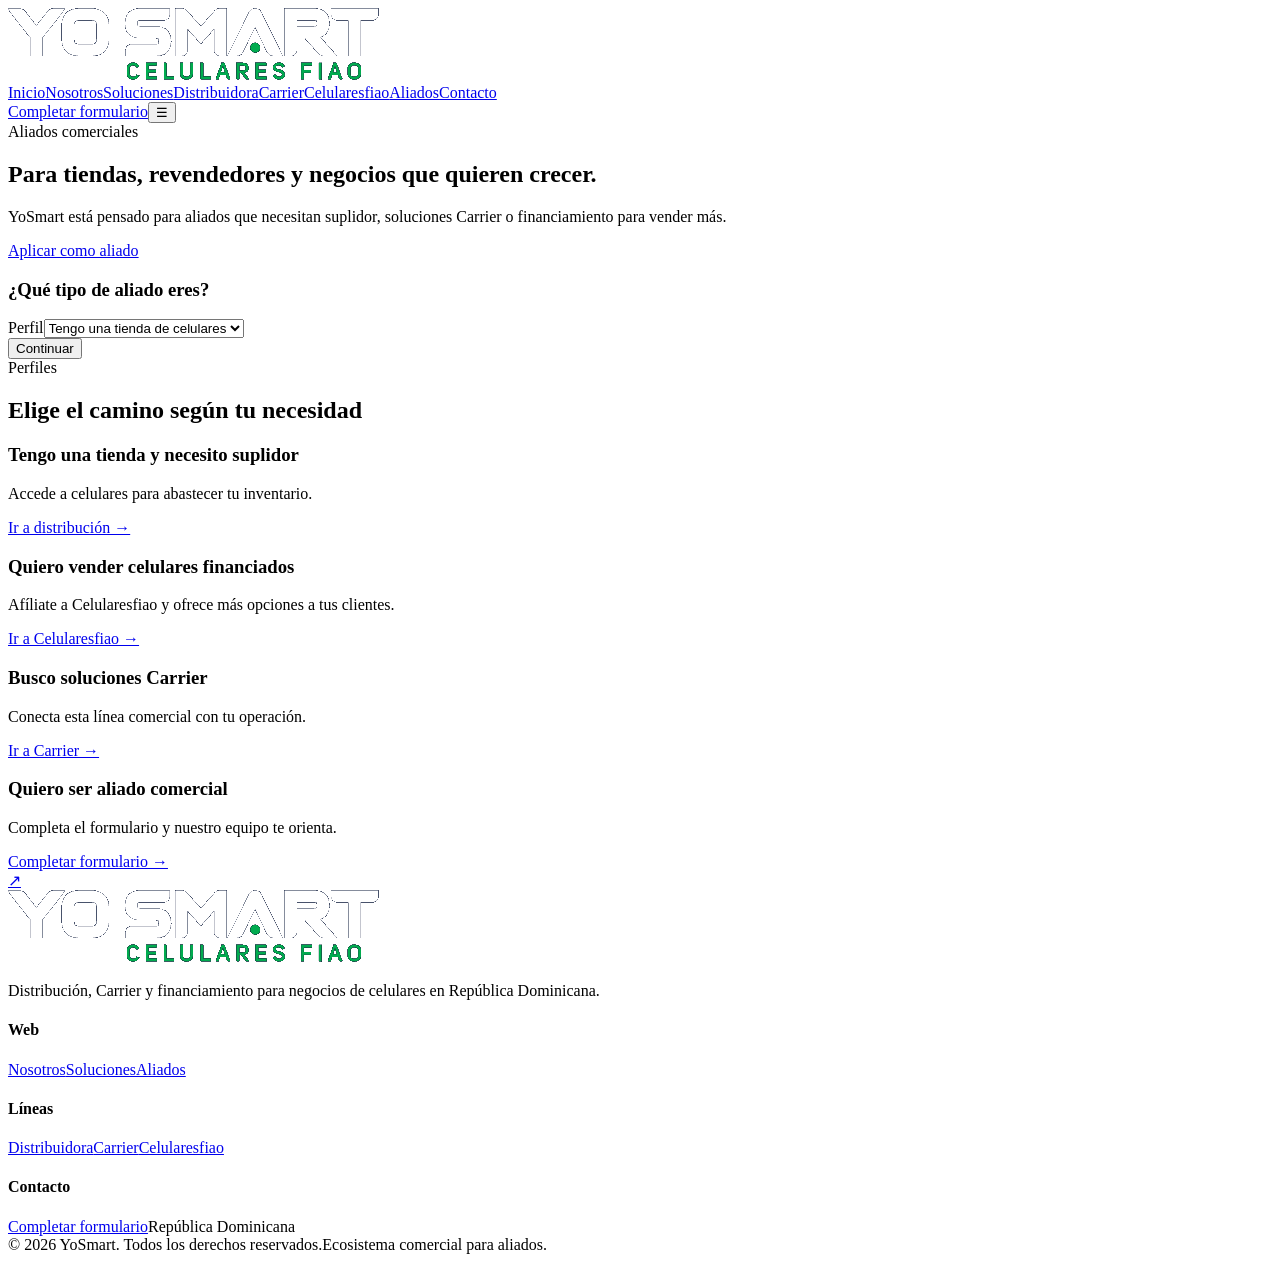
==== aliados.html @ d87d4557 "Add files via upload" ====
<!DOCTYPE html>
<html lang="es">
<head>
<meta charset="UTF-8"><meta name="viewport" content="width=device-width, initial-scale=1.0">
<title>Aliados comerciales | YoSmart</title><meta name="description" content="Aplica como aliado comercial de YoSmart para distribución, Carrier o Celularesfiao.">
<link rel="preconnect" href="https://fonts.googleapis.com"><link rel="preconnect" href="https://fonts.gstatic.com" crossorigin>
<link href="https://fonts.googleapis.com/css2?family=Space+Grotesk:wght@500;600;700&family=Inter:wght@400;500;600;700;800&family=JetBrains+Mono:wght@500;600;700&display=swap" rel="stylesheet">
<link rel="stylesheet" href="assets/styles.css">
</head>
<body>
<header class="header"><div class="wrap nav"><a class="logo" href="index.html"><img src="[data-uri]" alt="YoSmart"></a><nav class="nav-links"><a class="" href="index.html">Inicio</a><a class="" href="nosotros.html">Nosotros</a><a class="" href="soluciones.html">Soluciones</a><a class="" href="distribuidora.html">Distribuidora</a><a class="" href="carrier.html">Carrier</a><a class="" href="celularesfiao.html">Celularesfiao</a><a class="active" href="aliados.html">Aliados</a><a class="" href="contacto.html">Contacto</a></nav><div class="nav-actions"><a class="btn btn-primary" href="contacto.html">Completar formulario</a><button class="menu-toggle" aria-label="Abrir menú">☰</button></div></div></header>
<section class="hero"><div class="wrap hero-grid"><div class="reveal"><div class="eyebrow">Aliados comerciales</div><h1>Para tiendas, revendedores y negocios que quieren crecer.</h1><p>YoSmart está pensado para aliados que necesitan suplidor, soluciones Carrier o financiamiento para vender más.</p><a class="btn btn-primary" href="contacto.html">Aplicar como aliado</a></div><div class="hero-form reveal"><h3>¿Qué tipo de aliado eres?</h3><form class="form-grid"><div class="field"><label>Perfil</label><select><option>Tengo una tienda de celulares</option><option>Soy revendedor</option><option>Quiero vender financiado</option><option>Busco soluciones Carrier</option></select></div><button type="button" class="btn btn-primary">Continuar</button></form></div></div></section><section class="section white"><div class="wrap"><div class="section-head center reveal"><div class="eyebrow">Perfiles</div><h2>Elige el camino según tu necesidad</h2></div><div class="grid-2"><div class="card reveal"><h3>Tengo una tienda y necesito suplidor</h3><p>Accede a celulares para abastecer tu inventario.</p><a class="card-link" href="distribuidora.html">Ir a distribución →</a></div><div class="card reveal"><h3>Quiero vender celulares financiados</h3><p>Afíliate a Celularesfiao y ofrece más opciones a tus clientes.</p><a class="card-link" href="celularesfiao.html">Ir a Celularesfiao →</a></div><div class="card reveal"><h3>Busco soluciones Carrier</h3><p>Conecta esta línea comercial con tu operación.</p><a class="card-link" href="carrier.html">Ir a Carrier →</a></div><div class="card reveal"><h3>Quiero ser aliado comercial</h3><p>Completa el formulario y nuestro equipo te orienta.</p><a class="card-link" href="contacto.html">Completar formulario →</a></div></div></div></section>
<a class="wa" href="contacto.html" aria-label="Formulario">↗</a>
<footer class="footer"><div class="wrap"><div class="footer-grid"><div><img src="[data-uri]" alt="YoSmart"><p>Distribución, Carrier y financiamiento para negocios de celulares en República Dominicana.</p></div><div class="footer-cols"><div><h4>Web</h4><a href="nosotros.html">Nosotros</a><a href="soluciones.html">Soluciones</a><a href="aliados.html">Aliados</a></div><div><h4>Líneas</h4><a href="distribuidora.html">Distribuidora</a><a href="carrier.html">Carrier</a><a href="celularesfiao.html">Celularesfiao</a></div><div><h4>Contacto</h4><a href="contacto.html">Completar formulario</a><span>República Dominicana</span></div></div></div><div class="footer-bottom"><span>© 2026 YoSmart. Todos los derechos reservados.</span><span>Ecosistema comercial para aliados.</span></div></div></footer>
<script src="assets/main.js"></script>
</body></html>
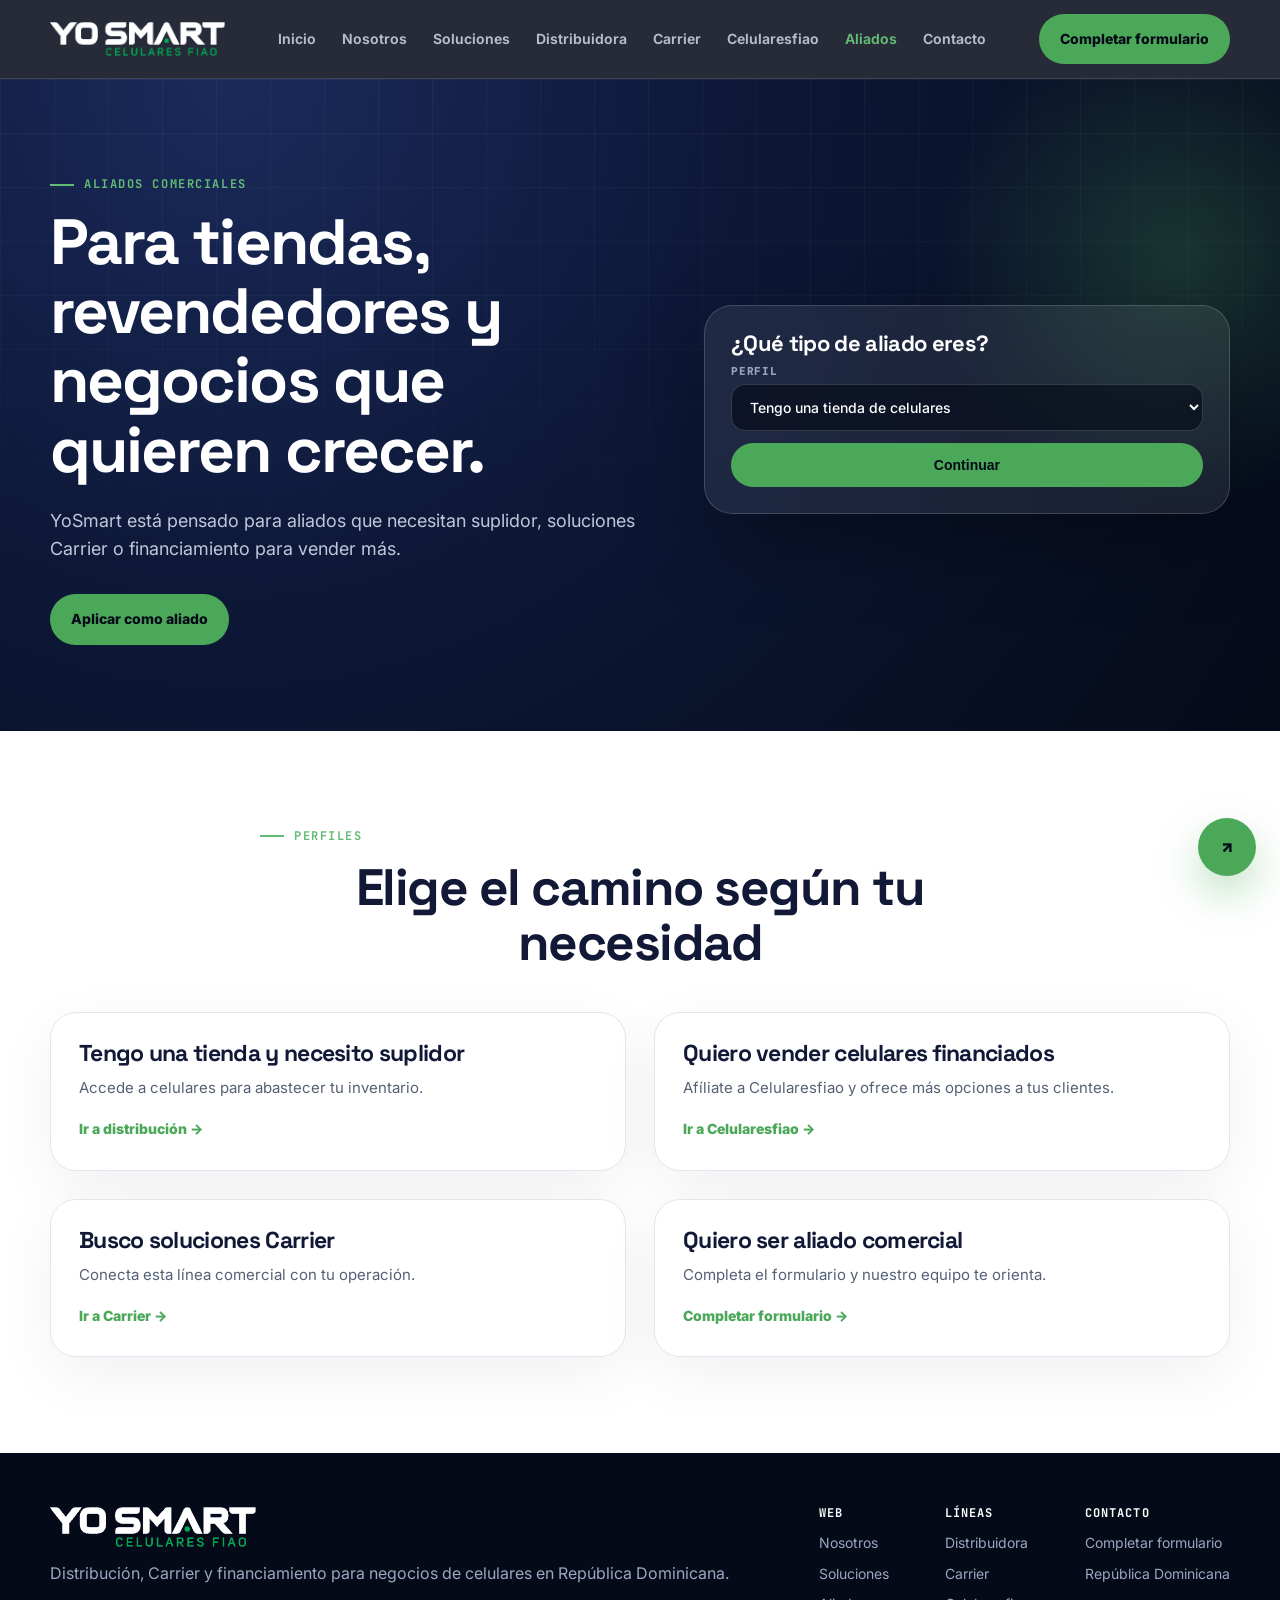
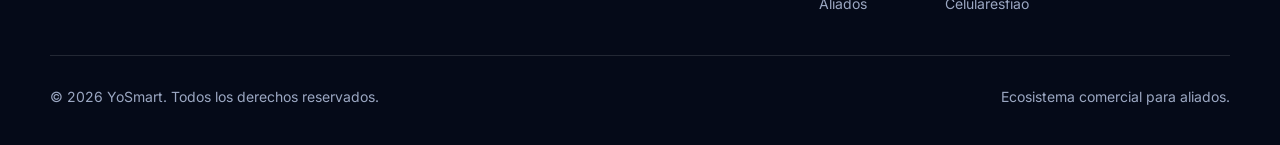
==== commit 82be7df2: "Add files via upload" ====
--- a/aliados.html
+++ b/aliados.html
@@ -5,12 +5,12 @@
 <title>Aliados comerciales | YoSmart</title><meta name="description" content="Aplica como aliado comercial de YoSmart para distribución, Carrier o Celularesfiao.">
 <link rel="preconnect" href="https://fonts.googleapis.com"><link rel="preconnect" href="https://fonts.gstatic.com" crossorigin>
 <link href="https://fonts.googleapis.com/css2?family=Space+Grotesk:wght@500;600;700&family=Inter:wght@400;500;600;700;800&family=JetBrains+Mono:wght@500;600;700&display=swap" rel="stylesheet">
-<link rel="stylesheet" href="assets/styles.css">
+<link rel="stylesheet" href="styles.css">
 </head>
 <body>
 <header class="header"><div class="wrap nav"><a class="logo" href="index.html"><img src="[data-uri]" alt="YoSmart"></a><nav class="nav-links"><a class="" href="index.html">Inicio</a><a class="" href="nosotros.html">Nosotros</a><a class="" href="soluciones.html">Soluciones</a><a class="" href="distribuidora.html">Distribuidora</a><a class="" href="carrier.html">Carrier</a><a class="" href="celularesfiao.html">Celularesfiao</a><a class="active" href="aliados.html">Aliados</a><a class="" href="contacto.html">Contacto</a></nav><div class="nav-actions"><a class="btn btn-primary" href="contacto.html">Completar formulario</a><button class="menu-toggle" aria-label="Abrir menú">☰</button></div></div></header>
 <section class="hero"><div class="wrap hero-grid"><div class="reveal"><div class="eyebrow">Aliados comerciales</div><h1>Para tiendas, revendedores y negocios que quieren crecer.</h1><p>YoSmart está pensado para aliados que necesitan suplidor, soluciones Carrier o financiamiento para vender más.</p><a class="btn btn-primary" href="contacto.html">Aplicar como aliado</a></div><div class="hero-form reveal"><h3>¿Qué tipo de aliado eres?</h3><form class="form-grid"><div class="field"><label>Perfil</label><select><option>Tengo una tienda de celulares</option><option>Soy revendedor</option><option>Quiero vender financiado</option><option>Busco soluciones Carrier</option></select></div><button type="button" class="btn btn-primary">Continuar</button></form></div></div></section><section class="section white"><div class="wrap"><div class="section-head center reveal"><div class="eyebrow">Perfiles</div><h2>Elige el camino según tu necesidad</h2></div><div class="grid-2"><div class="card reveal"><h3>Tengo una tienda y necesito suplidor</h3><p>Accede a celulares para abastecer tu inventario.</p><a class="card-link" href="distribuidora.html">Ir a distribución →</a></div><div class="card reveal"><h3>Quiero vender celulares financiados</h3><p>Afíliate a Celularesfiao y ofrece más opciones a tus clientes.</p><a class="card-link" href="celularesfiao.html">Ir a Celularesfiao →</a></div><div class="card reveal"><h3>Busco soluciones Carrier</h3><p>Conecta esta línea comercial con tu operación.</p><a class="card-link" href="carrier.html">Ir a Carrier →</a></div><div class="card reveal"><h3>Quiero ser aliado comercial</h3><p>Completa el formulario y nuestro equipo te orienta.</p><a class="card-link" href="contacto.html">Completar formulario →</a></div></div></div></section>
 <a class="wa" href="contacto.html" aria-label="Formulario">↗</a>
 <footer class="footer"><div class="wrap"><div class="footer-grid"><div><img src="[data-uri]" alt="YoSmart"><p>Distribución, Carrier y financiamiento para negocios de celulares en República Dominicana.</p></div><div class="footer-cols"><div><h4>Web</h4><a href="nosotros.html">Nosotros</a><a href="soluciones.html">Soluciones</a><a href="aliados.html">Aliados</a></div><div><h4>Líneas</h4><a href="distribuidora.html">Distribuidora</a><a href="carrier.html">Carrier</a><a href="celularesfiao.html">Celularesfiao</a></div><div><h4>Contacto</h4><a href="contacto.html">Completar formulario</a><span>República Dominicana</span></div></div></div><div class="footer-bottom"><span>© 2026 YoSmart. Todos los derechos reservados.</span><span>Ecosistema comercial para aliados.</span></div></div></footer>
-<script src="assets/main.js"></script>
+<script src="main.js"></script>
 </body></html>
--- a/styles.css
+++ b/styles.css
@@ -0,0 +1,12 @@
+
+:root{
+  --navy:#0D1837;--navy-2:#101E44;--deep:#050A18;--deep-2:#081126;--green:#4CA859;--green-2:#63BC76;--lime:#B5FF7A;--white:#fff;--off:#F4F7FB;--muted:#AAB3C9;--text:#111936;--slate:#566075;--line:rgba(255,255,255,.12);--line-dark:#E1E6EF;--max:1180px;--display:'Space Grotesk',sans-serif;--body:'Inter',sans-serif;--mono:'JetBrains Mono',monospace;
+}
+*{box-sizing:border-box;margin:0;padding:0}html{scroll-behavior:smooth}body{font-family:var(--body);background:var(--off);color:var(--text);line-height:1.6;overflow-x:hidden}a{color:inherit;text-decoration:none}img{max-width:100%;display:block}ul{list-style:none}.wrap{width:min(var(--max),calc(100% - 48px));margin:auto}@media(max-width:640px){.wrap{width:min(var(--max),calc(100% - 34px));}}
+h1,h2,h3,h4{font-family:var(--display);letter-spacing:-.03em;line-height:1.08}.eyebrow{font-family:var(--mono);font-size:12px;letter-spacing:.13em;text-transform:uppercase;color:var(--green-2);font-weight:700;margin-bottom:14px;display:flex;align-items:center;gap:10px}.eyebrow:before{content:"";width:24px;height:2px;background:var(--green-2);display:block}.muted{color:var(--muted)}.slate{color:var(--slate)}
+.header{position:sticky;top:0;z-index:50;background:rgba(5,10,24,.86);backdrop-filter:blur(18px);border-bottom:1px solid var(--line)}.nav{height:78px;display:flex;align-items:center;justify-content:space-between;gap:24px}.logo img{height:34px}.nav-links{display:flex;align-items:center;gap:26px;color:#D7DDED;font-size:14px;font-weight:650}.nav-links a{opacity:.82;transition:.2s}.nav-links a:hover,.nav-links a.active{opacity:1;color:var(--green-2)}.nav-actions{display:flex;gap:12px;align-items:center}.menu-toggle{display:none;border:1px solid var(--line);background:rgba(255,255,255,.04);color:white;border-radius:12px;padding:9px 12px;font-size:20px}.btn{display:inline-flex;align-items:center;justify-content:center;gap:8px;padding:13px 20px;border-radius:999px;font-size:14px;font-weight:800;border:1px solid transparent;transition:.2s;cursor:pointer}.btn-primary{background:var(--green);color:var(--deep)}.btn-primary:hover{background:var(--green-2);transform:translateY(-2px)}.btn-ghost{color:white;border-color:rgba(255,255,255,.22);background:rgba(255,255,255,.04)}.btn-ghost:hover{border-color:var(--green-2);color:var(--green-2)}.btn-dark{background:var(--navy);color:white}.btn-light{background:white;color:var(--navy)}
+@media(max-width:980px){.menu-toggle{display:block}.nav-links{position:fixed;inset:78px 0 auto 0;background:var(--deep);border-bottom:1px solid var(--line);padding:22px;display:none;flex-direction:column;align-items:flex-start}.nav-links.open{display:flex}.nav-actions .btn{display:none}.nav-links a{width:100%;padding:8px 0}.nav{height:74px}.logo img{height:30px}}
+.hero{position:relative;overflow:hidden;color:white;background:radial-gradient(circle at 18% 0%,#1A2A5B 0%,var(--navy) 42%,var(--deep) 100%);padding:96px 0 86px}.hero:before{content:"";position:absolute;inset:0;background-image:linear-gradient(rgba(255,255,255,.045) 1px,transparent 1px),linear-gradient(90deg,rgba(255,255,255,.045) 1px,transparent 1px);background-size:54px 54px;mask-image:linear-gradient(to bottom,#000,transparent 85%)}.hero:after{content:"";position:absolute;right:-160px;top:-80px;width:520px;height:520px;border-radius:50%;background:radial-gradient(circle,rgba(76,168,89,.25),transparent 68%);filter:blur(4px)}.hero-grid{position:relative;z-index:1;display:grid;grid-template-columns:1fr .88fr;gap:56px;align-items:center}.hero h1{font-size:clamp(38px,5vw,72px);max-width:850px}.hero p{font-size:18px;color:#BFC7DA;margin:22px 0 30px;max-width:650px}.hero-ctas{display:flex;flex-wrap:wrap;gap:13px}.hero-form{background:rgba(255,255,255,.08);border:1px solid rgba(255,255,255,.16);box-shadow:0 30px 80px rgba(0,0,0,.3);backdrop-filter:blur(18px);border-radius:28px;padding:26px}.hero-form h3{font-size:22px;color:white;margin-bottom:8px}.hero-form p{font-size:14px;margin:0 0 18px}.form-grid{display:grid;gap:12px}.field input,.field select,.field textarea{width:100%;border:1px solid rgba(255,255,255,.16);background:rgba(5,10,24,.62);color:white;border-radius:14px;padding:13px 14px;font:500 14px var(--body);outline:none}.light-form .field input,.light-form .field select,.light-form .field textarea{background:white;color:var(--text);border:1px solid var(--line-dark)}.field textarea{min-height:120px;resize:vertical}.field label{display:block;font:800 11px var(--mono);letter-spacing:.08em;text-transform:uppercase;color:#98A5C2;margin-bottom:6px}.note{font-size:12px!important;color:#98A5C2!important;margin:10px 0 0!important}.hero-visual{position:relative;min-height:470px}.orbit{position:absolute;inset:0;border:1px solid rgba(255,255,255,.12);border-radius:36px;background:linear-gradient(145deg,rgba(255,255,255,.08),rgba(255,255,255,.02));box-shadow:inset 0 0 0 1px rgba(255,255,255,.04),0 35px 90px rgba(0,0,0,.28);overflow:hidden}.orbit:before{content:"";position:absolute;inset:34px;border:1px dashed rgba(181,255,122,.22);border-radius:50%;animation:spin 28s linear infinite}.orbit:after{content:"";position:absolute;inset:88px;border:1px dashed rgba(255,255,255,.15);border-radius:50%;animation:spin 18s linear infinite reverse}.core{position:absolute;left:50%;top:50%;transform:translate(-50%,-50%);width:150px;height:150px;border-radius:50%;display:grid;place-items:center;background:radial-gradient(circle at 30% 25%,var(--green-2),var(--green));color:var(--deep);font:900 26px var(--display);box-shadow:0 0 0 12px rgba(76,168,89,.14),0 0 60px rgba(76,168,89,.38)}.node{position:absolute;background:rgba(5,10,24,.8);border:1px solid rgba(255,255,255,.14);border-radius:18px;padding:15px 16px;color:white;box-shadow:0 16px 40px rgba(0,0,0,.28);animation:float 5s ease-in-out infinite}.node b{display:block;font-family:var(--display);font-size:16px}.node span{font-size:12px;color:#AEB8D0}.node.n1{left:28px;top:56px}.node.n2{right:22px;top:130px;animation-delay:.8s}.node.n3{left:48px;bottom:70px;animation-delay:1.4s}.node.n4{right:60px;bottom:42px;animation-delay:2.1s}.signal{width:10px;height:10px;border-radius:50%;background:var(--green-2);box-shadow:0 0 0 8px rgba(76,168,89,.14);display:inline-block;margin-right:8px}@keyframes spin{to{transform:rotate(360deg)}}@keyframes float{0%,100%{transform:translateY(0)}50%{transform:translateY(-10px)}}
+@media(max-width:980px){.hero-grid{grid-template-columns:1fr}.hero-visual{min-height:380px}.hero{padding:74px 0}.orbit{position:relative;height:380px}.hero h1{font-size:40px}}
+.section{padding:96px 0}.section.dark{background:var(--navy);color:white}.section.deep{background:var(--deep);color:white}.section.white{background:white}.section-head{max-width:760px;margin-bottom:42px}.section-head.center{text-align:center;margin-left:auto;margin-right:auto}.section-head h2{font-size:clamp(32px,4vw,52px)}.section-head p{margin-top:16px;color:var(--slate);font-size:17px}.dark .section-head p,.deep .section-head p{color:#BFC7DA}.grid-3{display:grid;grid-template-columns:repeat(3,1fr);gap:22px}.grid-2{display:grid;grid-template-columns:repeat(2,1fr);gap:28px}.card{background:white;border:1px solid var(--line-dark);border-radius:26px;padding:28px;box-shadow:0 18px 60px rgba(13,24,55,.06);transition:.22s}.card:hover{transform:translateY(-6px);box-shadow:0 28px 70px rgba(13,24,55,.12)}.dark .card,.deep .card{background:rgba(255,255,255,.07);border-color:rgba(255,255,255,.12);color:white}.card .icon{width:48px;height:48px;border-radius:16px;display:grid;place-items:center;background:var(--navy);color:var(--green-2);font-weight:900;margin-bottom:20px}.card h3{font-size:23px;margin-bottom:10px}.card p{color:var(--slate);font-size:15px}.dark .card p,.deep .card p{color:#BFC7DA}.card-link{display:inline-flex;margin-top:18px;font-weight:850;color:var(--green);font-size:14px}.ecosystem{display:grid;grid-template-columns:.85fr 1.15fr;gap:42px;align-items:center}.eco-map{position:relative;min-height:520px;border-radius:34px;background:radial-gradient(circle at center,rgba(76,168,89,.22),rgba(13,24,55,.08) 32%,rgba(13,24,55,.02));border:1px solid var(--line-dark);overflow:hidden}.eco-map:before{content:"";position:absolute;left:50%;top:50%;width:310px;height:310px;transform:translate(-50%,-50%);border:1px dashed rgba(76,168,89,.35);border-radius:50%;animation:spin 26s linear infinite}.eco-center{position:absolute;left:50%;top:50%;transform:translate(-50%,-50%);background:var(--navy);color:white;border-radius:28px;padding:26px 32px;text-align:center;box-shadow:0 30px 80px rgba(13,24,55,.25)}.eco-pill{position:absolute;background:white;border:1px solid var(--line-dark);border-radius:999px;padding:13px 17px;font-weight:850;box-shadow:0 20px 45px rgba(13,24,55,.1)}.p1{left:7%;top:12%}.p2{right:7%;top:20%}.p3{left:6%;bottom:18%}.p4{right:8%;bottom:16%}.p5{left:37%;top:6%}.p6{left:38%;bottom:6%}.dashboard{display:grid;gap:16px}.dash-card{border-radius:24px;background:var(--deep);color:white;padding:22px;border:1px solid rgba(255,255,255,.08);position:relative;overflow:hidden}.dash-card:after{content:"";position:absolute;right:-30px;top:-40px;width:140px;height:140px;border-radius:50%;background:rgba(76,168,89,.18)}.dash-card b{font:900 28px var(--display);display:block;color:var(--green-2)}.dash-card span{font-size:13px;color:#BFC7DA}.split{display:grid;grid-template-columns:.9fr 1.1fr;gap:54px;align-items:center}.big-list{display:grid;gap:14px}.big-list li{background:white;border:1px solid var(--line-dark);border-radius:18px;padding:18px 20px;display:flex;gap:14px;color:var(--slate);font-weight:650}.big-list li:before{content:"✓";width:26px;height:26px;border-radius:50%;display:grid;place-items:center;background:rgba(76,168,89,.12);color:var(--green);font-weight:900;flex:0 0 26px}.dark .big-list li,.deep .big-list li{background:rgba(255,255,255,.07);border-color:rgba(255,255,255,.12);color:#D7DDED}.steps{display:grid;grid-template-columns:repeat(5,1fr);gap:14px}.step{position:relative;background:white;border:1px solid var(--line-dark);border-radius:22px;padding:22px;min-height:180px}.step .num{font:900 15px var(--mono);color:var(--green);margin-bottom:28px;display:block}.step h3{font-size:19px}.step p{font-size:14px;color:var(--slate);margin-top:8px}.faq-list{display:grid;gap:12px;max-width:900px}.faq-item{background:white;border:1px solid var(--line-dark);border-radius:18px;overflow:hidden}.faq-q{width:100%;text-align:left;background:none;border:0;padding:20px 22px;font:800 16px var(--body);display:flex;justify-content:space-between;gap:20px;cursor:pointer}.faq-a{display:none;padding:0 22px 20px;color:var(--slate)}.faq-item.open .faq-a{display:block}.cta{border-radius:36px;padding:54px;background:radial-gradient(circle at 82% 12%,rgba(181,255,122,.22),transparent 32%),linear-gradient(135deg,var(--navy),var(--deep));color:white;display:flex;align-items:center;justify-content:space-between;gap:30px}.cta h2{font-size:42px;max-width:640px}.contact-grid{display:grid;grid-template-columns:.8fr 1.2fr;gap:36px}.footer{background:var(--deep);color:#9BA7C2;padding:54px 0 28px}.footer-grid{display:flex;justify-content:space-between;gap:28px;flex-wrap:wrap;border-bottom:1px solid var(--line);padding-bottom:32px}.footer img{height:40px;margin-bottom:14px}.footer-cols{display:flex;gap:56px;flex-wrap:wrap}.footer h4{font-family:var(--mono);font-size:12px;color:white;letter-spacing:.09em;text-transform:uppercase;margin-bottom:12px}.footer a,.footer span{display:block;margin:8px 0;font-size:14px}.footer-bottom{padding-top:22px;font-size:12px;display:flex;justify-content:space-between;gap:12px;flex-wrap:wrap}.wa{position:fixed;right:24px;bottom:24px;width:58px;height:58px;border-radius:50%;display:grid;place-items:center;background:var(--green);color:var(--deep);z-index:40;font-weight:900;box-shadow:0 18px 40px rgba(76,168,89,.35)}.reveal{opacity:0;transform:translateY(18px);transition:.55s ease}.reveal.in{opacity:1;transform:none}
+@media(max-width:980px){.grid-3,.grid-2,.ecosystem,.split,.contact-grid{grid-template-columns:1fr}.steps{grid-template-columns:1fr 1fr}.cta{display:block}.cta .btn{margin-top:24px}.eco-map{min-height:420px}.section{padding:72px 0}}@media(max-width:620px){.grid-3,.grid-2,.steps{grid-template-columns:1fr}.hero-form{padding:20px}.node{font-size:12px}.node.n2{right:8px}.node.n4{right:14px}.cta{padding:34px 24px}.cta h2{font-size:32px}.section-head h2{font-size:32px}}
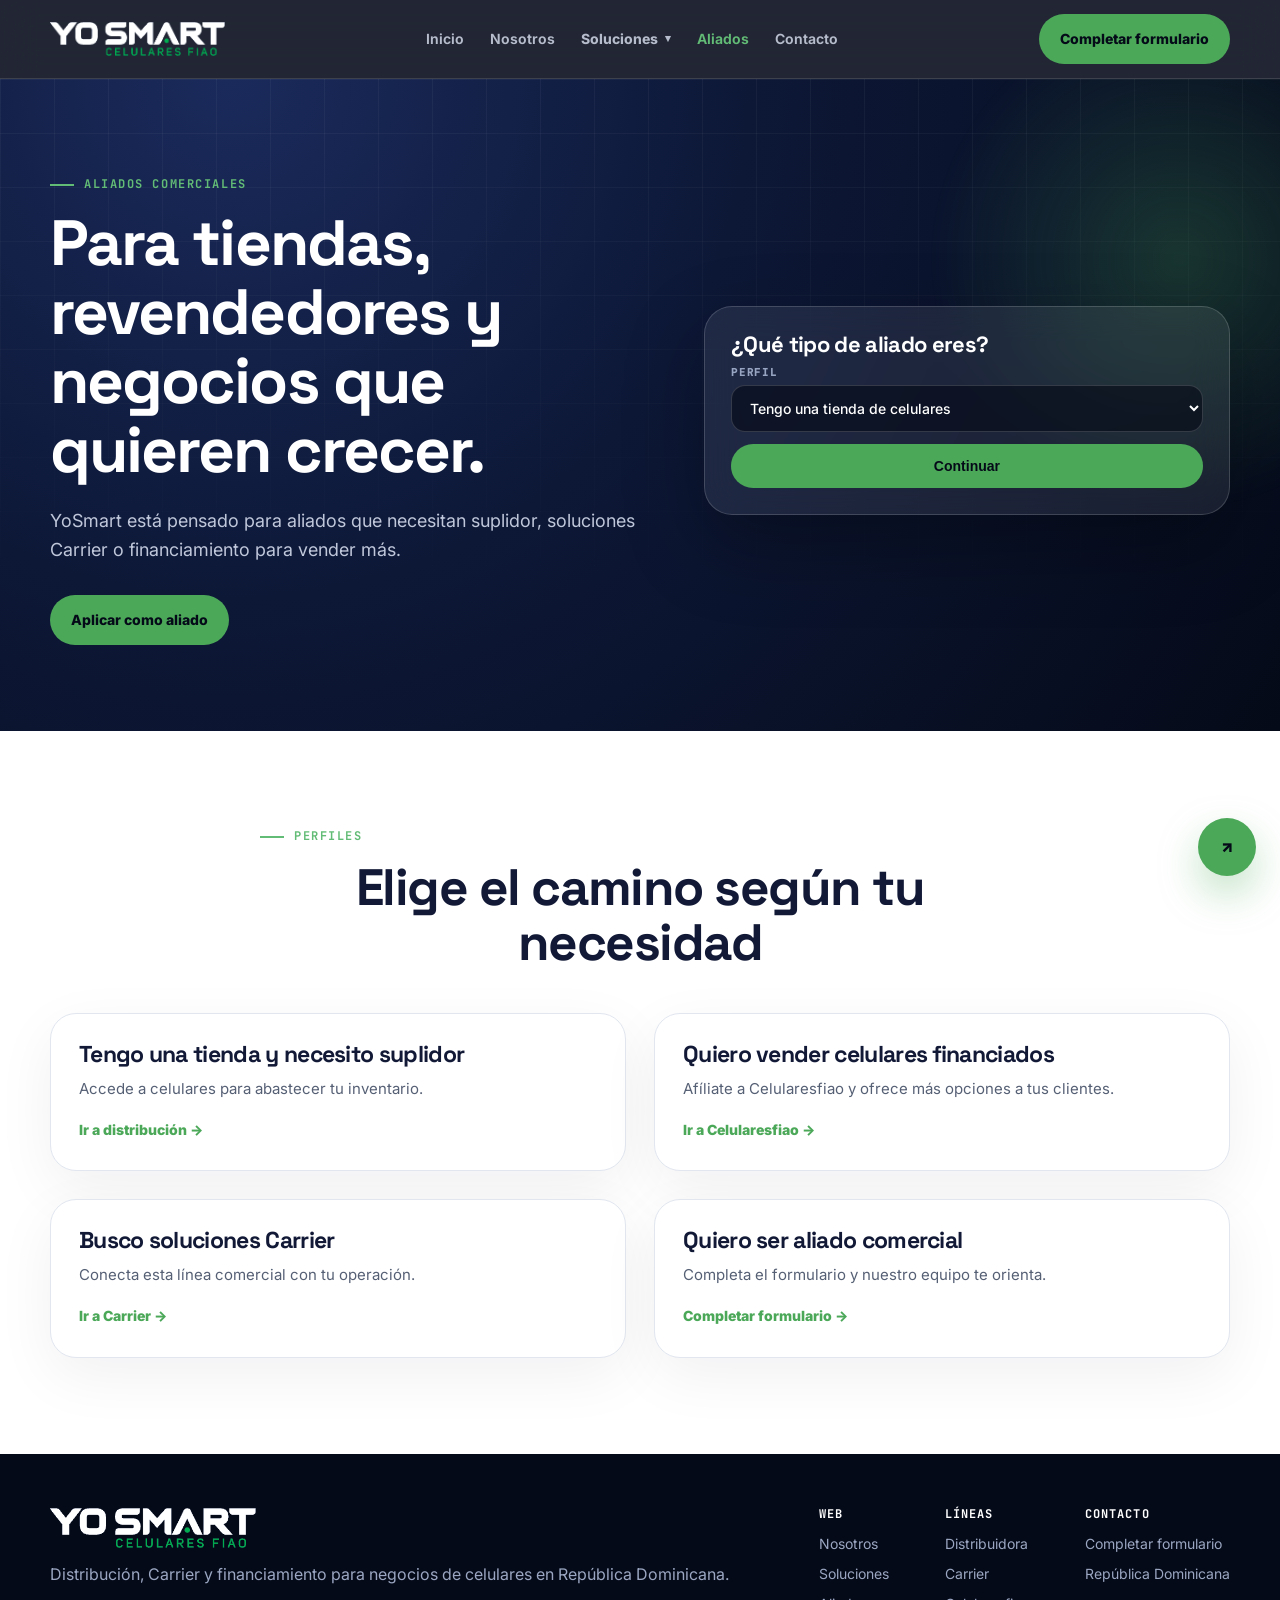
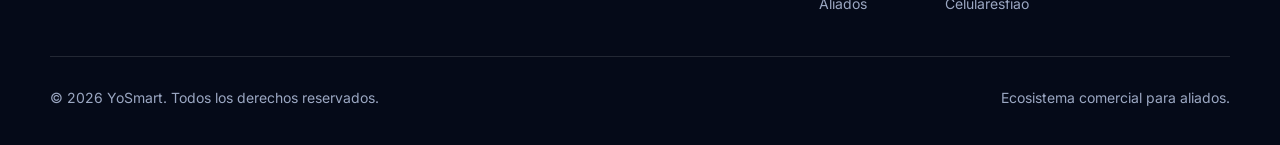
==== commit 22837872: "Add files via upload" ====
--- a/aliados.html
+++ b/aliados.html
@@ -8,7 +8,20 @@
 <link rel="stylesheet" href="styles.css">
 </head>
 <body>
-<header class="header"><div class="wrap nav"><a class="logo" href="index.html"><img src="[data-uri]" alt="YoSmart"></a><nav class="nav-links"><a class="" href="index.html">Inicio</a><a class="" href="nosotros.html">Nosotros</a><a class="" href="soluciones.html">Soluciones</a><a class="" href="distribuidora.html">Distribuidora</a><a class="" href="carrier.html">Carrier</a><a class="" href="celularesfiao.html">Celularesfiao</a><a class="active" href="aliados.html">Aliados</a><a class="" href="contacto.html">Contacto</a></nav><div class="nav-actions"><a class="btn btn-primary" href="contacto.html">Completar formulario</a><button class="menu-toggle" aria-label="Abrir menú">☰</button></div></div></header>
+<header class="header"><div class="wrap nav"><a class="logo" href="index.html"><img src="[data-uri]" alt="YoSmart"></a><nav class="nav-links">
+      <a class="nav-link" href="index.html">Inicio</a>
+      <a class="nav-link" href="nosotros.html">Nosotros</a>
+      <div class="nav-dropdown">
+        <button class="nav-drop-toggle" type="button" aria-expanded="false">Soluciones <span>▾</span></button>
+        <div class="nav-submenu">
+          <a class="" href="celularesfiao.html">Celularesfiao</a>
+          <a class="" href="carrier.html">Carrier</a>
+          <a class="" href="distribuidora.html">Distribuidora</a>
+        </div>
+      </div>
+      <a class="nav-link active" href="aliados.html">Aliados</a>
+      <a class="nav-link" href="contacto.html">Contacto</a>
+    </nav><div class="nav-actions"><a class="btn btn-primary" href="contacto.html">Completar formulario</a><button class="menu-toggle" aria-label="Abrir menú">☰</button></div></div></header>
 <section class="hero"><div class="wrap hero-grid"><div class="reveal"><div class="eyebrow">Aliados comerciales</div><h1>Para tiendas, revendedores y negocios que quieren crecer.</h1><p>YoSmart está pensado para aliados que necesitan suplidor, soluciones Carrier o financiamiento para vender más.</p><a class="btn btn-primary" href="contacto.html">Aplicar como aliado</a></div><div class="hero-form reveal"><h3>¿Qué tipo de aliado eres?</h3><form class="form-grid"><div class="field"><label>Perfil</label><select><option>Tengo una tienda de celulares</option><option>Soy revendedor</option><option>Quiero vender financiado</option><option>Busco soluciones Carrier</option></select></div><button type="button" class="btn btn-primary">Continuar</button></form></div></div></section><section class="section white"><div class="wrap"><div class="section-head center reveal"><div class="eyebrow">Perfiles</div><h2>Elige el camino según tu necesidad</h2></div><div class="grid-2"><div class="card reveal"><h3>Tengo una tienda y necesito suplidor</h3><p>Accede a celulares para abastecer tu inventario.</p><a class="card-link" href="distribuidora.html">Ir a distribución →</a></div><div class="card reveal"><h3>Quiero vender celulares financiados</h3><p>Afíliate a Celularesfiao y ofrece más opciones a tus clientes.</p><a class="card-link" href="celularesfiao.html">Ir a Celularesfiao →</a></div><div class="card reveal"><h3>Busco soluciones Carrier</h3><p>Conecta esta línea comercial con tu operación.</p><a class="card-link" href="carrier.html">Ir a Carrier →</a></div><div class="card reveal"><h3>Quiero ser aliado comercial</h3><p>Completa el formulario y nuestro equipo te orienta.</p><a class="card-link" href="contacto.html">Completar formulario →</a></div></div></div></section>
 <a class="wa" href="contacto.html" aria-label="Formulario">↗</a>
 <footer class="footer"><div class="wrap"><div class="footer-grid"><div><img src="[data-uri]" alt="YoSmart"><p>Distribución, Carrier y financiamiento para negocios de celulares en República Dominicana.</p></div><div class="footer-cols"><div><h4>Web</h4><a href="nosotros.html">Nosotros</a><a href="soluciones.html">Soluciones</a><a href="aliados.html">Aliados</a></div><div><h4>Líneas</h4><a href="distribuidora.html">Distribuidora</a><a href="carrier.html">Carrier</a><a href="celularesfiao.html">Celularesfiao</a></div><div><h4>Contacto</h4><a href="contacto.html">Completar formulario</a><span>República Dominicana</span></div></div></div><div class="footer-bottom"><span>© 2026 YoSmart. Todos los derechos reservados.</span><span>Ecosistema comercial para aliados.</span></div></div></footer>
--- a/styles.css
+++ b/styles.css
@@ -4,8 +4,13 @@
 }
 *{box-sizing:border-box;margin:0;padding:0}html{scroll-behavior:smooth}body{font-family:var(--body);background:var(--off);color:var(--text);line-height:1.6;overflow-x:hidden}a{color:inherit;text-decoration:none}img{max-width:100%;display:block}ul{list-style:none}.wrap{width:min(var(--max),calc(100% - 48px));margin:auto}@media(max-width:640px){.wrap{width:min(var(--max),calc(100% - 34px));}}
 h1,h2,h3,h4{font-family:var(--display);letter-spacing:-.03em;line-height:1.08}.eyebrow{font-family:var(--mono);font-size:12px;letter-spacing:.13em;text-transform:uppercase;color:var(--green-2);font-weight:700;margin-bottom:14px;display:flex;align-items:center;gap:10px}.eyebrow:before{content:"";width:24px;height:2px;background:var(--green-2);display:block}.muted{color:var(--muted)}.slate{color:var(--slate)}
-.header{position:sticky;top:0;z-index:50;background:rgba(5,10,24,.86);backdrop-filter:blur(18px);border-bottom:1px solid var(--line)}.nav{height:78px;display:flex;align-items:center;justify-content:space-between;gap:24px}.logo img{height:34px}.nav-links{display:flex;align-items:center;gap:26px;color:#D7DDED;font-size:14px;font-weight:650}.nav-links a{opacity:.82;transition:.2s}.nav-links a:hover,.nav-links a.active{opacity:1;color:var(--green-2)}.nav-actions{display:flex;gap:12px;align-items:center}.menu-toggle{display:none;border:1px solid var(--line);background:rgba(255,255,255,.04);color:white;border-radius:12px;padding:9px 12px;font-size:20px}.btn{display:inline-flex;align-items:center;justify-content:center;gap:8px;padding:13px 20px;border-radius:999px;font-size:14px;font-weight:800;border:1px solid transparent;transition:.2s;cursor:pointer}.btn-primary{background:var(--green);color:var(--deep)}.btn-primary:hover{background:var(--green-2);transform:translateY(-2px)}.btn-ghost{color:white;border-color:rgba(255,255,255,.22);background:rgba(255,255,255,.04)}.btn-ghost:hover{border-color:var(--green-2);color:var(--green-2)}.btn-dark{background:var(--navy);color:white}.btn-light{background:white;color:var(--navy)}
-@media(max-width:980px){.menu-toggle{display:block}.nav-links{position:fixed;inset:78px 0 auto 0;background:var(--deep);border-bottom:1px solid var(--line);padding:22px;display:none;flex-direction:column;align-items:flex-start}.nav-links.open{display:flex}.nav-actions .btn{display:none}.nav-links a{width:100%;padding:8px 0}.nav{height:74px}.logo img{height:30px}}
+.header{position:sticky;top:0;z-index:50;background:rgba(5,10,24,.88);backdrop-filter:blur(18px);border-bottom:1px solid var(--line)}
+.nav{min-height:78px;display:flex;align-items:center;justify-content:space-between;gap:24px}.logo img{height:34px}
+.nav-links{display:flex;align-items:center;gap:26px;color:#D7DDED;font-size:14px;font-weight:650}.nav-link,.nav-drop-toggle{opacity:.82;transition:.2s}.nav-link:hover,.nav-link.active,.nav-dropdown.active>.nav-drop-toggle,.nav-submenu a:hover,.nav-submenu a.active{opacity:1;color:var(--green-2)}
+.nav-dropdown{position:relative;display:flex;align-items:center}.nav-drop-toggle{border:0;background:transparent;color:inherit;font:inherit;font-weight:750;cursor:pointer;display:flex;align-items:center;gap:7px;padding:28px 0}.nav-drop-toggle span{font-size:11px;transition:.2s}
+.nav-submenu{position:absolute;top:100%;left:50%;transform:translate(-50%,-8px);min-width:230px;padding:10px;background:rgba(10,17,36,.98);border:1px solid var(--line);border-radius:18px;box-shadow:0 24px 60px rgba(0,0,0,.38);opacity:0;visibility:hidden;pointer-events:none;transition:.2s}.nav-dropdown:hover .nav-submenu,.nav-dropdown.open .nav-submenu{opacity:1;visibility:visible;pointer-events:auto;transform:translate(-50%,0)}.nav-dropdown:hover .nav-drop-toggle span,.nav-dropdown.open .nav-drop-toggle span{transform:rotate(180deg)}.nav-submenu a{display:block;padding:11px 13px;border-radius:12px;color:#D7DDED;opacity:.82;transition:.2s}.nav-submenu a:hover,.nav-submenu a.active{background:rgba(81,181,98,.12)}
+.nav-actions{display:flex;gap:12px;align-items:center}.menu-toggle{display:none;border:1px solid var(--line);background:rgba(255,255,255,.04);color:white;border-radius:12px;padding:9px 12px;font-size:20px}.btn{display:inline-flex;align-items:center;justify-content:center;gap:8px;padding:13px 20px;border-radius:999px;font-size:14px;font-weight:800;border:1px solid transparent;transition:.2s;cursor:pointer}.btn-primary{background:var(--green);color:var(--deep)}.btn-primary:hover{background:var(--green-2);transform:translateY(-2px)}.btn-ghost{color:white;border-color:rgba(255,255,255,.22);background:rgba(255,255,255,.04)}.btn-ghost:hover{border-color:var(--green-2);color:var(--green-2)}.btn-dark{background:var(--navy);color:white}.btn-light{background:white;color:var(--navy)}
+@media(max-width:980px){.menu-toggle{display:block}.nav{min-height:74px}.logo img{height:30px}.nav-actions .btn{display:none}.nav-links{position:fixed;inset:74px 0 auto 0;background:var(--deep);border-bottom:1px solid var(--line);padding:18px 22px 22px;display:none;flex-direction:column;align-items:flex-start;gap:4px}.nav-links.open{display:flex}.nav-link{width:100%;padding:10px 0}.nav-dropdown{width:100%;display:block}.nav-drop-toggle{width:100%;justify-content:space-between;padding:10px 0}.nav-submenu{position:static;transform:none;min-width:0;width:100%;margin:4px 0 8px;padding:6px;background:rgba(255,255,255,.035);box-shadow:none;display:none;opacity:1;visibility:visible;pointer-events:auto}.nav-dropdown.open .nav-submenu{display:block;transform:none}.nav-submenu a{padding:10px 12px}.nav-dropdown:hover .nav-submenu{transform:none}.nav-dropdown:hover .nav-drop-toggle span{transform:none}.nav-dropdown.open .nav-drop-toggle span{transform:rotate(180deg)}}
 .hero{position:relative;overflow:hidden;color:white;background:radial-gradient(circle at 18% 0%,#1A2A5B 0%,var(--navy) 42%,var(--deep) 100%);padding:96px 0 86px}.hero:before{content:"";position:absolute;inset:0;background-image:linear-gradient(rgba(255,255,255,.045) 1px,transparent 1px),linear-gradient(90deg,rgba(255,255,255,.045) 1px,transparent 1px);background-size:54px 54px;mask-image:linear-gradient(to bottom,#000,transparent 85%)}.hero:after{content:"";position:absolute;right:-160px;top:-80px;width:520px;height:520px;border-radius:50%;background:radial-gradient(circle,rgba(76,168,89,.25),transparent 68%);filter:blur(4px)}.hero-grid{position:relative;z-index:1;display:grid;grid-template-columns:1fr .88fr;gap:56px;align-items:center}.hero h1{font-size:clamp(38px,5vw,72px);max-width:850px}.hero p{font-size:18px;color:#BFC7DA;margin:22px 0 30px;max-width:650px}.hero-ctas{display:flex;flex-wrap:wrap;gap:13px}.hero-form{background:rgba(255,255,255,.08);border:1px solid rgba(255,255,255,.16);box-shadow:0 30px 80px rgba(0,0,0,.3);backdrop-filter:blur(18px);border-radius:28px;padding:26px}.hero-form h3{font-size:22px;color:white;margin-bottom:8px}.hero-form p{font-size:14px;margin:0 0 18px}.form-grid{display:grid;gap:12px}.field input,.field select,.field textarea{width:100%;border:1px solid rgba(255,255,255,.16);background:rgba(5,10,24,.62);color:white;border-radius:14px;padding:13px 14px;font:500 14px var(--body);outline:none}.light-form .field input,.light-form .field select,.light-form .field textarea{background:white;color:var(--text);border:1px solid var(--line-dark)}.field textarea{min-height:120px;resize:vertical}.field label{display:block;font:800 11px var(--mono);letter-spacing:.08em;text-transform:uppercase;color:#98A5C2;margin-bottom:6px}.note{font-size:12px!important;color:#98A5C2!important;margin:10px 0 0!important}.hero-visual{position:relative;min-height:470px}.orbit{position:absolute;inset:0;border:1px solid rgba(255,255,255,.12);border-radius:36px;background:linear-gradient(145deg,rgba(255,255,255,.08),rgba(255,255,255,.02));box-shadow:inset 0 0 0 1px rgba(255,255,255,.04),0 35px 90px rgba(0,0,0,.28);overflow:hidden}.orbit:before{content:"";position:absolute;inset:34px;border:1px dashed rgba(181,255,122,.22);border-radius:50%;animation:spin 28s linear infinite}.orbit:after{content:"";position:absolute;inset:88px;border:1px dashed rgba(255,255,255,.15);border-radius:50%;animation:spin 18s linear infinite reverse}.core{position:absolute;left:50%;top:50%;transform:translate(-50%,-50%);width:150px;height:150px;border-radius:50%;display:grid;place-items:center;background:radial-gradient(circle at 30% 25%,var(--green-2),var(--green));color:var(--deep);font:900 26px var(--display);box-shadow:0 0 0 12px rgba(76,168,89,.14),0 0 60px rgba(76,168,89,.38)}.node{position:absolute;background:rgba(5,10,24,.8);border:1px solid rgba(255,255,255,.14);border-radius:18px;padding:15px 16px;color:white;box-shadow:0 16px 40px rgba(0,0,0,.28);animation:float 5s ease-in-out infinite}.node b{display:block;font-family:var(--display);font-size:16px}.node span{font-size:12px;color:#AEB8D0}.node.n1{left:28px;top:56px}.node.n2{right:22px;top:130px;animation-delay:.8s}.node.n3{left:48px;bottom:70px;animation-delay:1.4s}.node.n4{right:60px;bottom:42px;animation-delay:2.1s}.signal{width:10px;height:10px;border-radius:50%;background:var(--green-2);box-shadow:0 0 0 8px rgba(76,168,89,.14);display:inline-block;margin-right:8px}@keyframes spin{to{transform:rotate(360deg)}}@keyframes float{0%,100%{transform:translateY(0)}50%{transform:translateY(-10px)}}
 @media(max-width:980px){.hero-grid{grid-template-columns:1fr}.hero-visual{min-height:380px}.hero{padding:74px 0}.orbit{position:relative;height:380px}.hero h1{font-size:40px}}
 .section{padding:96px 0}.section.dark{background:var(--navy);color:white}.section.deep{background:var(--deep);color:white}.section.white{background:white}.section-head{max-width:760px;margin-bottom:42px}.section-head.center{text-align:center;margin-left:auto;margin-right:auto}.section-head h2{font-size:clamp(32px,4vw,52px)}.section-head p{margin-top:16px;color:var(--slate);font-size:17px}.dark .section-head p,.deep .section-head p{color:#BFC7DA}.grid-3{display:grid;grid-template-columns:repeat(3,1fr);gap:22px}.grid-2{display:grid;grid-template-columns:repeat(2,1fr);gap:28px}.card{background:white;border:1px solid var(--line-dark);border-radius:26px;padding:28px;box-shadow:0 18px 60px rgba(13,24,55,.06);transition:.22s}.card:hover{transform:translateY(-6px);box-shadow:0 28px 70px rgba(13,24,55,.12)}.dark .card,.deep .card{background:rgba(255,255,255,.07);border-color:rgba(255,255,255,.12);color:white}.card .icon{width:48px;height:48px;border-radius:16px;display:grid;place-items:center;background:var(--navy);color:var(--green-2);font-weight:900;margin-bottom:20px}.card h3{font-size:23px;margin-bottom:10px}.card p{color:var(--slate);font-size:15px}.dark .card p,.deep .card p{color:#BFC7DA}.card-link{display:inline-flex;margin-top:18px;font-weight:850;color:var(--green);font-size:14px}.ecosystem{display:grid;grid-template-columns:.85fr 1.15fr;gap:42px;align-items:center}.eco-map{position:relative;min-height:520px;border-radius:34px;background:radial-gradient(circle at center,rgba(76,168,89,.22),rgba(13,24,55,.08) 32%,rgba(13,24,55,.02));border:1px solid var(--line-dark);overflow:hidden}.eco-map:before{content:"";position:absolute;left:50%;top:50%;width:310px;height:310px;transform:translate(-50%,-50%);border:1px dashed rgba(76,168,89,.35);border-radius:50%;animation:spin 26s linear infinite}.eco-center{position:absolute;left:50%;top:50%;transform:translate(-50%,-50%);background:var(--navy);color:white;border-radius:28px;padding:26px 32px;text-align:center;box-shadow:0 30px 80px rgba(13,24,55,.25)}.eco-pill{position:absolute;background:white;border:1px solid var(--line-dark);border-radius:999px;padding:13px 17px;font-weight:850;box-shadow:0 20px 45px rgba(13,24,55,.1)}.p1{left:7%;top:12%}.p2{right:7%;top:20%}.p3{left:6%;bottom:18%}.p4{right:8%;bottom:16%}.p5{left:37%;top:6%}.p6{left:38%;bottom:6%}.dashboard{display:grid;gap:16px}.dash-card{border-radius:24px;background:var(--deep);color:white;padding:22px;border:1px solid rgba(255,255,255,.08);position:relative;overflow:hidden}.dash-card:after{content:"";position:absolute;right:-30px;top:-40px;width:140px;height:140px;border-radius:50%;background:rgba(76,168,89,.18)}.dash-card b{font:900 28px var(--display);display:block;color:var(--green-2)}.dash-card span{font-size:13px;color:#BFC7DA}.split{display:grid;grid-template-columns:.9fr 1.1fr;gap:54px;align-items:center}.big-list{display:grid;gap:14px}.big-list li{background:white;border:1px solid var(--line-dark);border-radius:18px;padding:18px 20px;display:flex;gap:14px;color:var(--slate);font-weight:650}.big-list li:before{content:"✓";width:26px;height:26px;border-radius:50%;display:grid;place-items:center;background:rgba(76,168,89,.12);color:var(--green);font-weight:900;flex:0 0 26px}.dark .big-list li,.deep .big-list li{background:rgba(255,255,255,.07);border-color:rgba(255,255,255,.12);color:#D7DDED}.steps{display:grid;grid-template-columns:repeat(5,1fr);gap:14px}.step{position:relative;background:white;border:1px solid var(--line-dark);border-radius:22px;padding:22px;min-height:180px}.step .num{font:900 15px var(--mono);color:var(--green);margin-bottom:28px;display:block}.step h3{font-size:19px}.step p{font-size:14px;color:var(--slate);margin-top:8px}.faq-list{display:grid;gap:12px;max-width:900px}.faq-item{background:white;border:1px solid var(--line-dark);border-radius:18px;overflow:hidden}.faq-q{width:100%;text-align:left;background:none;border:0;padding:20px 22px;font:800 16px var(--body);display:flex;justify-content:space-between;gap:20px;cursor:pointer}.faq-a{display:none;padding:0 22px 20px;color:var(--slate)}.faq-item.open .faq-a{display:block}.cta{border-radius:36px;padding:54px;background:radial-gradient(circle at 82% 12%,rgba(181,255,122,.22),transparent 32%),linear-gradient(135deg,var(--navy),var(--deep));color:white;display:flex;align-items:center;justify-content:space-between;gap:30px}.cta h2{font-size:42px;max-width:640px}.contact-grid{display:grid;grid-template-columns:.8fr 1.2fr;gap:36px}.footer{background:var(--deep);color:#9BA7C2;padding:54px 0 28px}.footer-grid{display:flex;justify-content:space-between;gap:28px;flex-wrap:wrap;border-bottom:1px solid var(--line);padding-bottom:32px}.footer img{height:40px;margin-bottom:14px}.footer-cols{display:flex;gap:56px;flex-wrap:wrap}.footer h4{font-family:var(--mono);font-size:12px;color:white;letter-spacing:.09em;text-transform:uppercase;margin-bottom:12px}.footer a,.footer span{display:block;margin:8px 0;font-size:14px}.footer-bottom{padding-top:22px;font-size:12px;display:flex;justify-content:space-between;gap:12px;flex-wrap:wrap}.wa{position:fixed;right:24px;bottom:24px;width:58px;height:58px;border-radius:50%;display:grid;place-items:center;background:var(--green);color:var(--deep);z-index:40;font-weight:900;box-shadow:0 18px 40px rgba(76,168,89,.35)}.reveal{opacity:0;transform:translateY(18px);transition:.55s ease}.reveal.in{opacity:1;transform:none}
